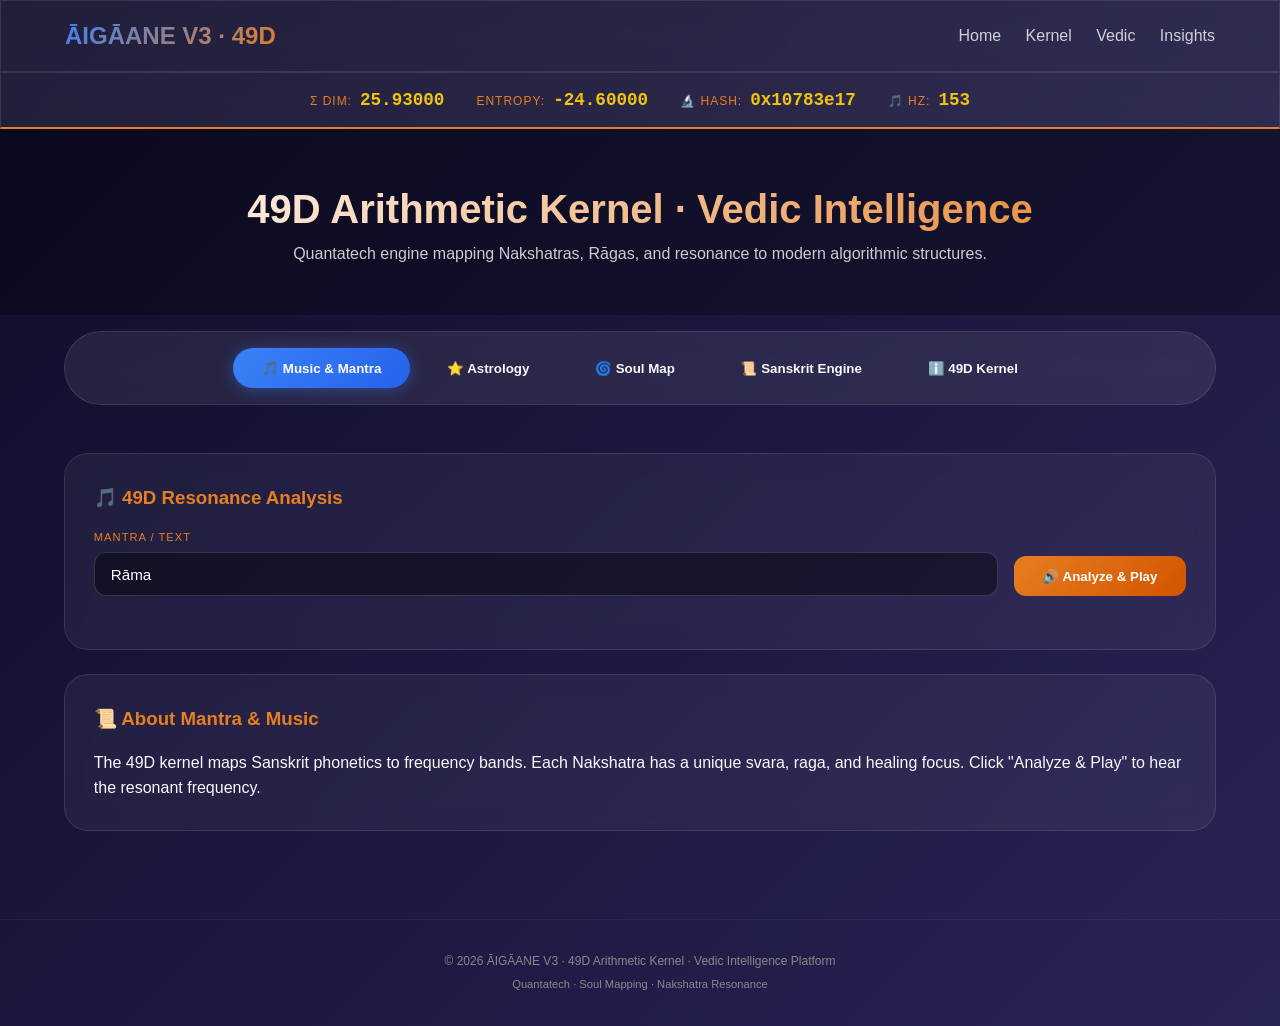
==== index.html @ f2b4e7a9 "FINAL: Complete AIGAANE V3 with all enhancements - Glassmorphism UI, Web Audio, Local Storage, Globa" ====
<!DOCTYPE html>
<html lang="en">
<head>
    <meta charset="UTF-8">
    <meta name="viewport" content="width=device-width, initial-scale=1.0, user-scalable=yes">
    <title>ĀIGĀANE V3 · 49D Vedic Intelligence Platform</title>
    <style>
        :root {
            --primary: #3b82f6;
            --primary-dark: #2563eb;
            --dark: #0f172a;
            --light: #f8fafc;
            --accent: #e67e22;
            --accent-dark: #d35400;
            --glass-bg: rgba(255,255,255,0.08);
            --glass-border: rgba(255,255,255,0.1);
        }

        * {
            margin: 0;
            padding: 0;
            box-sizing: border-box;
            font-family: 'Segoe UI', Tahoma, Geneva, Verdana, sans-serif;
        }

        body {
            background: linear-gradient(135deg, #0f0c29, #302b63, #24243e);
            color: var(--light);
            line-height: 1.6;
            min-height: 100vh;
            transition: background 0.5s ease;
        }

        /* Glass morphism containers */
        header, .kernel-stats, .card, .tabs {
            backdrop-filter: blur(12px);
            background: var(--glass-bg);
            border: 1px solid var(--glass-border);
        }

        header {
            padding: 1rem 5%;
            display: flex;
            justify-content: space-between;
            align-items: center;
            position: sticky;
            top: 0;
            z-index: 1000;
            flex-wrap: wrap;
            gap: 1rem;
        }

        .logo {
            font-size: 1.5rem;
            font-weight: bold;
            background: linear-gradient(135deg, var(--primary), var(--accent));
            -webkit-background-clip: text;
            -webkit-text-fill-color: transparent;
            text-decoration: none;
        }

        nav a {
            margin-left: 20px;
            text-decoration: none;
            color: var(--light);
            font-weight: 500;
            transition: color 0.3s;
            opacity: 0.8;
        }

        nav a:hover {
            color: var(--accent);
            opacity: 1;
        }

        /* Kernel Stats Bar */
        .kernel-stats {
            padding: 0.8rem 5%;
            display: flex;
            justify-content: center;
            gap: 2rem;
            flex-wrap: wrap;
            border-bottom: 2px solid var(--accent);
        }

        .stat {
            display: flex;
            align-items: baseline;
            gap: 0.5rem;
        }

        .stat-label {
            font-size: 0.75rem;
            text-transform: uppercase;
            letter-spacing: 1px;
            color: var(--accent);
        }

        .stat-value {
            font-family: monospace;
            font-size: 1.1rem;
            font-weight: bold;
            color: #f1c40f;
        }

        /* Hero Section */
        .hero {
            padding: 3rem 5%;
            text-align: center;
            background: rgba(0,0,0,0.3);
        }

        .hero h1 {
            font-size: 2.5rem;
            background: linear-gradient(135deg, #fff, var(--accent));
            -webkit-background-clip: text;
            -webkit-text-fill-color: transparent;
        }

        .hero p {
            color: #ccc;
            max-width: 700px;
            margin: 0 auto;
        }

        /* Tabs */
        .tabs {
            display: flex;
            justify-content: center;
            gap: 0.5rem;
            padding: 1rem 5%;
            flex-wrap: wrap;
            margin: 1rem 5%;
            border-radius: 60px;
        }

        .tab-btn {
            padding: 0.8rem 1.8rem;
            border: none;
            background: transparent;
            font-weight: 600;
            cursor: pointer;
            border-radius: 40px;
            transition: all 0.3s;
            color: var(--light);
        }

        .tab-btn:hover {
            background: rgba(59, 130, 246, 0.3);
            color: white;
        }

        .tab-btn.active {
            background: linear-gradient(135deg, var(--primary), var(--primary-dark));
            color: white;
            box-shadow: 0 2px 15px rgba(59, 130, 246, 0.4);
        }

        /* Content Panels */
        .content-panel {
            display: none;
            padding: 2rem 5%;
            animation: fadeIn 0.4s ease;
        }

        .content-panel.active {
            display: block;
        }

        @keyframes fadeIn {
            from { opacity: 0; transform: translateY(10px); }
            to { opacity: 1; transform: translateY(0); }
        }

        /* Glass Cards */
        .card {
            background: rgba(255,255,255,0.05);
            backdrop-filter: blur(10px);
            border-radius: 24px;
            padding: 1.8rem;
            margin-bottom: 1.5rem;
            border: 1px solid rgba(255,255,255,0.1);
            transition: transform 0.3s, box-shadow 0.3s;
        }

        .card:hover {
            transform: translateY(-4px);
            box-shadow: 0 20px 40px rgba(0,0,0,0.3);
        }

        .card h3 {
            color: var(--accent);
            margin-bottom: 1rem;
        }

        /* Inputs */
        .input-group {
            display: flex;
            flex-wrap: wrap;
            gap: 1rem;
            margin-bottom: 1.5rem;
            align-items: flex-end;
        }

        .input-field {
            flex: 1;
            min-width: 180px;
        }

        .input-field label {
            display: block;
            font-size: 0.7rem;
            text-transform: uppercase;
            letter-spacing: 1px;
            color: var(--accent);
            margin-bottom: 0.3rem;
        }

        input, select, textarea {
            width: 100%;
            padding: 0.8rem 1rem;
            background: rgba(0,0,0,0.4);
            border: 1px solid rgba(255,255,255,0.15);
            border-radius: 12px;
            color: white;
            font-size: 0.95rem;
            transition: all 0.2s;
        }

        input:focus, select:focus, textarea:focus {
            outline: none;
            border-color: var(--accent);
            background: rgba(0,0,0,0.6);
        }

        button {
            background: linear-gradient(135deg, var(--accent), var(--accent-dark));
            border: none;
            padding: 0.8rem 1.8rem;
            border-radius: 12px;
            color: white;
            font-weight: 600;
            cursor: pointer;
            transition: transform 0.2s, box-shadow 0.2s;
        }

        button:hover {
            transform: translateY(-2px);
            box-shadow: 0 5px 20px rgba(230, 126, 34, 0.4);
        }

        /* Results Grid */
        .result-grid {
            display: grid;
            grid-template-columns: repeat(auto-fit, minmax(250px, 1fr));
            gap: 1rem;
        }

        .result-item {
            border-bottom: 1px solid rgba(255,255,255,0.1);
            padding: 0.8rem 0;
        }

        .result-label {
            font-size: 0.7rem;
            text-transform: uppercase;
            color: var(--accent);
        }

        .result-value {
            font-size: 1rem;
            font-weight: 500;
            margin-top: 0.3rem;
        }

        /* Canvas */
        canvas {
            background: rgba(0,0,0,0.3);
            border-radius: 20px;
            max-width: 100%;
            height: auto;
            border: 1px solid rgba(255,255,255,0.1);
        }

        /* Table */
        .phonetic-table {
            width: 100%;
            border-collapse: collapse;
            font-size: 0.8rem;
        }

        .phonetic-table td, .phonetic-table th {
            padding: 0.6rem;
            border: 1px solid rgba(255,255,255,0.1);
            text-align: left;
        }

        .phonetic-table th {
            background: rgba(0,0,0,0.3);
            color: var(--accent);
        }

        /* Toolbar */
        .toolbar {
            display: flex;
            gap: 0.5rem;
            margin-bottom: 1rem;
            flex-wrap: wrap;
        }

        .tool-btn {
            background: rgba(255,255,255,0.1);
            color: white;
            padding: 0.5rem 1rem;
            border-radius: 30px;
            font-size: 0.8rem;
        }

        .tool-btn.active {
            background: var(--primary);
        }

        /* History Panel */
        .history-panel {
            max-height: 200px;
            overflow-y: auto;
            margin-top: 1rem;
            padding: 0.5rem;
            border-top: 1px solid rgba(255,255,255,0.1);
        }

        .history-item {
            padding: 0.5rem;
            border-bottom: 1px solid rgba(255,255,255,0.05);
            font-size: 0.8rem;
            cursor: pointer;
        }

        .history-item:hover {
            background: rgba(255,255,255,0.05);
        }

        /* Footer */
        footer {
            text-align: center;
            padding: 2rem;
            margin-top: 2rem;
            border-top: 1px solid rgba(255,255,255,0.05);
            font-size: 0.75rem;
            color: #888;
        }

        @media (max-width: 768px) {
            .hero h1 { font-size: 1.5rem; }
            .tab-btn { padding: 0.5rem 1rem; font-size: 0.7rem; }
            .content-panel { padding: 1rem; }
            .card { padding: 1rem; }
        }
    </style>
</head>
<body>

<header>
    <a href="#" class="logo">ĀIGĀANE V3 · 49D</a>
    <nav>
        <a href="#hero">Home</a>
        <a href="#features">Kernel</a>
        <a href="#about">Vedic</a>
        <a href="#contact">Insights</a>
    </nav>
</header>

<!-- 49D Kernel Stats Bar -->
<div class="kernel-stats" id="kernelStats">
    <div class="stat"><span class="stat-label">Σ Dim:</span><span class="stat-value" id="sigmaDim">25.48000</span></div>
    <div class="stat"><span class="stat-label">Entropy:</span><span class="stat-value" id="entropy">-7.00765</span></div>
    <div class="stat"><span class="stat-label">🔬 Hash:</span><span class="stat-value" id="hashVal">0x4a0cd26d</span></div>
    <div class="stat"><span class="stat-label">🎵 Hz:</span><span class="stat-value" id="globalFreq">136.1</span></div>
</div>

<!-- Hero Section -->
<section class="hero" id="hero">
    <h1>49D Arithmetic Kernel · Vedic Intelligence</h1>
    <p>Quantatech engine mapping Nakshatras, Rāgas, and resonance to modern algorithmic structures.</p>
</section>

<!-- Tabs -->
<div class="tabs">
    <button class="tab-btn active" data-tab="tab-music">🎵 Music & Mantra</button>
    <button class="tab-btn" data-tab="tab-astrology">⭐ Astrology</button>
    <button class="tab-btn" data-tab="tab-soulmap">🌀 Soul Map</button>
    <button class="tab-btn" data-tab="tab-sanskrit">📜 Sanskrit Engine</button>
    <button class="tab-btn" data-tab="tab-info">ℹ️ 49D Kernel</button>
</div>

<!-- Tab 1: Music & Mantra -->
<div id="tab-music" class="content-panel active">
    <div class="card">
        <h3>🎵 49D Resonance Analysis</h3>
        <div class="input-group">
            <div class="input-field"><label>Mantra / Text</label><input type="text" id="mantraInput" placeholder="e.g., Om Namah Shivaya" value="Rāma"></div>
            <button id="analyzeMantraBtn">🔊 Analyze & Play</button>
        </div>
        <div id="musicResult" style="display:none;">
            <div id="musicAnalysis" class="result-grid"></div>
        </div>
    </div>
    <div class="card">
        <h3>📜 About Mantra &amp; Music</h3>
        <p>The 49D kernel maps Sanskrit phonetics to frequency bands. Each Nakshatra has a unique svara, raga, and healing focus. Click "Analyze & Play" to hear the resonant frequency.</p>
    </div>
</div>

<!-- Tab 2: Astrology -->
<div id="tab-astrology" class="content-panel">
    <div class="card">
        <h3>⭐ Vedic Astrology · 27 Nakshatras</h3>
        <div class="input-group">
            <div class="input-field"><label>Your Name</label><input type="text" id="userName" value="Seeker"></div>
            <div class="input-field"><label>Birth Year</label><input type="number" id="birthYear" value="1990"></div>
            <div class="input-field"><label>Birth Month</label><input type="number" id="birthMonth" value="6"></div>
            <div class="input-field"><label>Birth Day</label><input type="number" id="birthDay" value="15"></div>
            <div class="input-field"><label>📍 Location</label><input type="text" id="birthLocation" value="Varanasi"></div>
            <button id="generateAstrologyBtn">Generate Nakshatra Report</button>
        </div>
        <div id="astroFullReport" style="display:none;">
            <h3 style="color: var(--accent);">🌟 Nakṣatra Report for <span id="displayName">Seeker</span></h3>
            <div id="astrologyGrid" class="result-grid"></div>
        </div>
    </div>
</div>

<!-- Tab 3: Soul Map -->
<div id="tab-soulmap" class="content-panel">
    <div class="card">
        <h3>🌀 Soul Map · Yantra from Hash</h3>
        <div class="input-group">
            <div class="input-field"><label>Name / Text</label><input type="text" id="soulMapText" value="Rāma"></div>
            <button id="generateSoulMapBtn">🌀 Generate Yantra</button>
            <button id="saveToHistoryBtn" style="background:#2c3e50;">💾 Save to History</button>
        </div>
        <div id="soulMapResult" style="display:none;">
            <div id="soulMapGrid" class="result-grid"></div>
        </div>
        <div id="yantraContainer" style="display:none; text-align:center; margin-top:1rem;">
            <canvas id="yantraCanvas" width="450" height="450" style="width:100%; max-width:450px; height:auto;"></canvas>
            <button id="exportYantraBtn" style="margin-top:0.5rem;">📸 Export as PNG</button>
        </div>
        <div id="historyPanel" class="history-panel">
            <h4>📜 Soul Map History</h4>
            <div id="historyList"></div>
        </div>
    </div>
</div>

<!-- Tab 4: Sanskrit Engine -->
<div id="tab-sanskrit" class="content-panel">
    <div class="card">
        <h3>📜 Sanskrit Engine · IAST ↔ Devanagari</h3>
        <div class="toolbar">
            <button class="tool-btn active" data-tool="transliteration">🔤 Transliteration</button>
            <button class="tool-btn" data-tool="sandhi">⚡ Sandhi Splitter</button>
            <button class="tool-btn" data-tool="lexicon">📖 Lexicon</button>
        </div>
        
        <div id="transliterationPanel" class="sanskrit-panel">
            <div class="input-group">
                <div class="input-field"><label>IAST or Devanagari</label><input type="text" id="translitInput" placeholder="e.g., samskrita or संस्कृत"></div>
                <button id="transliterateBtn">🔄 Convert</button>
            </div>
            <div class="result-item"><div class="result-label">Result</div><div id="translitResult" style="font-size:1.2rem; font-family:monospace;"></div></div>
        </div>
        
        <div id="sandhiPanel" class="sanskrit-panel" style="display:none;">
            <div class="input-group">
                <div class="input-field"><label>Sandhi word (e.g., रामायण)</label><input type="text" id="sandhiInput" placeholder="Enter compound word"></div>
                <button id="splitSandhiBtn">⚡ Split Sandhi</button>
            </div>
            <div class="result-item"><div class="result-label">Split Result</div><div id="sandhiResult"></div></div>
        </div>
        
        <div id="lexiconPanel" class="sanskrit-panel" style="display:none;">
            <div class="input-group">
                <div class="input-field"><label>Search term</label><input type="text" id="lexiconSearch" placeholder="e.g., graha, rāma, dharma"></div>
                <button id="searchLexiconBtn">🔍 Search</button>
            </div>
            <div id="lexiconResult" style="max-height:300px; overflow-y:auto;"></div>
        </div>
    </div>
    
    <div class="card">
        <h3>🔊 Phonetic Reference (IAST)</h3>
        <table class="phonetic-table">
            <thead><tr><th>Devanagari</th><th>IAST</th><th>Pronunciation</th></tr></thead>
            <tbody>
                <tr><td>अ</td><td>a</td><td>as in rural</td></tr>
                <tr><td>आ</td><td>ā</td><td>as in father</td></tr>
                <tr><td>इ</td><td>i</td><td>as in lily</td></tr>
                <tr><td>ई</td><td>ī</td><td>as in police</td></tr>
                <tr><td>उ</td><td>u</td><td>as in full</td></tr>
                <tr><td>ऊ</td><td>ū</td><td>as in rude</td></tr>
                <tr><td>ऋ</td><td>ṛ</td><td>as in merrily</td></tr>
                <tr><td>ए</td><td>e</td><td>as in there</td></tr>
                <tr><td>ऐ</td><td>ai</td><td>as in aisle</td></tr>
                <tr><td>ओ</td><td>o</td><td>as in go</td></tr>
                <tr><td>औ</td><td>au</td><td>as in mouse</td></tr>
                <tr><td>क</td><td>k</td><td>as in kill</td></tr>
                <tr><td>ख</td><td>kh</td><td>as in inkhorn</td></tr>
                <tr><td>ग</td><td>g</td><td>as in gun</td></tr>
                <tr><td>घ</td><td>gh</td><td>as in log-hut</td></tr>
                <tr><td>ङ</td><td>ṅ</td><td>as in sink</td></tr>
                <tr><td>च</td><td>c</td><td>as in church</td></tr>
                <tr><td>छ</td><td>ch</td><td>as in church-hill</td></tr>
                <tr><td>ज</td><td>j</td><td>as in jet</td></tr>
                <tr><td>झ</td><td>jh</td><td>as in hedgehog</td></tr>
                <tr><td>ञ</td><td>ñ</td><td>as in canyon</td></tr>
                <tr><td>ट</td><td>ṭ</td><td>retroflex t</td></tr>
                <tr><td>ठ</td><td>ṭh</td><td>aspirated retroflex t</td></tr>
                <tr><td>ड</td><td>ḍ</td><td>retroflex d</td></tr>
                <tr><td>ढ</td><td>ḍh</td><td>aspirated retroflex d</td></tr>
                <tr><td>ण</td><td>ṇ</td><td>retroflex n</td></tr>
                <tr><td>त</td><td>t</td><td>dental t</td></tr>
                <tr><td>थ</td><td>th</td><td>aspirated dental t</td></tr>
                <tr><td>द</td><td>d</td><td>dental d</td></tr>
                <tr><td>ध</td><td>dh</td><td>aspirated dental d</td></tr>
                <tr><td>न</td><td>n</td><td>dental n</td></tr>
                <tr><td>प</td><td>p</td><td>as in put</td></tr>
                <tr><td>फ</td><td>ph</td><td>as in uphill</td></tr>
                <tr><td>ब</td><td>b</td><td>as in bear</td></tr>
                <tr><td>भ</td><td>bh</td><td>as in abhor</td></tr>
                <tr><td>म</td><td>m</td><td>as in map</td></tr>
                <tr><td>य</td><td>y</td><td>as in yet</td></tr>
                <tr><td>र</td><td>r</td><td>as in red</td></tr>
                <tr><td>ल</td><td>l</td><td>as in hull</td></tr>
                <tr><td>व</td><td>v</td><td>as in ivy</td></tr>
                <tr><td>श</td><td>ś</td><td>as in sure</td></tr>
                <tr><td>ष</td><td>ṣ</td><td>retroflex sh</td></tr>
                <tr><td>स</td><td>s</td><td>as in sun</td></tr>
                <tr><td>ह</td><td>h</td><td>as in hear</td></tr>
                <tr><td>ं</td><td>ṃ</td><td>anusvāra</td></tr>
                <tr><td>ः</td><td>ḥ</td><td>visarga</td></tr>
            </tbody>
        </table>
    </div>
</div>

<!-- Tab 5: 49D Kernel Info -->
<div id="tab-info" class="content-panel">
    <div class="card">
        <h3>🧠 49D Kernel Architecture</h3>
        <div class="result-grid">
            <div class="result-item"><div class="result-label">Dimensions 1-7</div><div class="result-value">Spatial-temporal base coordinates</div></div>
            <div class="result-item"><div class="result-label">Dimensions 8-21</div><div class="result-value">Frequency / Śruti resonance band</div></div>
            <div class="result-item"><div class="result-label">Dimensions 22-49</div><div class="result-value">Anumana predictive layer</div></div>
        </div>
    </div>
    <div class="card">
        <h3>📜 About the Engine</h3>
        <p>Aigaane V3 is a 49-dimensional Vedic arithmetic kernel that unifies Jyotish (astrology), Sanskrit phonetics, mantra resonance, and soul mapping. Each input generates a deterministic hash that maps to one of 27 Nakshatras, 9 Navatara phases, and specific raga/frequency recommendations.</p>
        <p style="margin-top:0.5rem;"><strong>Entropy Range:</strong> -15 to 0 (lower = more concentrated seed mantras)</p>
        <p><strong>Frequency Mapping:</strong> 108 Hz (base) + hash modulation → unique resonant tone</p>
    </div>
</div>

<footer>
    <p>&copy; 2026 ĀIGĀANE V3 · 49D Arithmetic Kernel · Vedic Intelligence Platform</p>
    <p style="font-size: 0.7rem; margin-top: 5px;">Quantatech · Soul Mapping · Nakshatra Resonance</p>
</footer>

<script>
    // ==================== 27 NAKSHATRA DATABASE ====================
    const NAKSHATRA_DATA = [
        { name:"Ashwini", svara:"Ni (komal)", raga:"Bhairav", graha:"Ketu", healing:"Ārogya (swift healing)", gemstone:"Cat's Eye", bija:"A", seed:"Aśva" },
        { name:"Bharani", svara:"Ma (tivra)", raga:"Todi", graha:"Venus", healing:"Parivartana (transformation)", gemstone:"Diamond", bija:"Ī", seed:"Īśā" },
        { name:"Krittika", svara:"Ga (śuddha)", raga:"Rageshri", graha:"Sun", healing:"Śodhana (purification)", gemstone:"Ruby", bija:"U", seed:"Ulkā" },
        { name:"Rohini", svara:"Re (komal)", raga:"Khamaj", graha:"Moon", healing:"Poṣaṇa (nurturing)", gemstone:"Pearl", bija:"AI", seed:"Ena" },
        { name:"Mrigashira", svara:"Sa (śuddha)", raga:"Bageshree", graha:"Mars", healing:"Saṃvedana (intuition)", gemstone:"Red Coral", bija:"Ē", seed:"Mriga" },
        { name:"Ardra", svara:"Dha (komal)", raga:"Malkauns", graha:"Rahu", healing:"Saṃkṣobha (transformation)", gemstone:"Hessonite", bija:"O", seed:"Rudra" },
        { name:"Punarvasu", svara:"Pa (śuddha)", raga:"Yaman", graha:"Jupiter", healing:"Navīkaraṇa (renewal)", gemstone:"Yellow Sapphire", bija:"AU", seed:"Aditi" },
        { name:"Pushya", svara:"Ni (komal)", raga:"Darbari", graha:"Saturn", healing:"Pauṣṭi (nourishment)", gemstone:"Blue Sapphire", bija:"AM", seed:"Brhaspati" },
        { name:"Ashlesha", svara:"Ga (śuddha)", raga:"Bhimpalasi", graha:"Mercury", healing:"Kuṇḍalinī (healing)", gemstone:"Emerald", bija:"AH", seed:"Nāga" },
        { name:"Magha", svara:"Re (komal)", raga:"Bhairav", graha:"Ketu", healing:"Paitṛka (ancestral)", gemstone:"Cat's Eye", bija:"KA", seed:"Pitṛ" },
        { name:"Purva Phalguni", svara:"Ma (tivra)", raga:"Khamaj", graha:"Venus", healing:"Vaivāhika (marriage)", gemstone:"Diamond", bija:"KHA", seed:"Bhaga" },
        { name:"Uttara Phalguni", svara:"Sa (śuddha)", raga:"Bhoop", graha:"Sun", healing:"Nāyakatva (leadership)", gemstone:"Ruby", bija:"GA", seed:"Aryaman" },
        { name:"Hasta", svara:"Dha (komal)", raga:"Yaman", graha:"Moon", healing:"Kauśala (creativity)", gemstone:"Pearl", bija:"GHA", seed:"Savitṛ" },
        { name:"Chitra", svara:"Ni (komal)", raga:"Brindavani Sarang", graha:"Mars", healing:"Śilpa (art)", gemstone:"Red Coral", bija:"CA", seed:"Viśva" },
        { name:"Swati", svara:"Pa (śuddha)", raga:"Hamsadhwani", graha:"Rahu", healing:"Svātantrya (freedom)", gemstone:"Hessonite", bija:"CHA", seed:"Vāyu" },
        { name:"Vishakha", svara:"Ga (śuddha)", raga:"Shankara", graha:"Jupiter", healing:"Śakti (power)", gemstone:"Yellow Sapphire", bija:"JA", seed:"Indra" },
        { name:"Anuradha", svara:"Re (komal)", raga:"Malkauns", graha:"Saturn", healing:"Maitrī (friendship)", gemstone:"Blue Sapphire", bija:"JHA", seed:"Mitra" },
        { name:"Jyeshtha", svara:"Ma (tivra)", raga:"Darbari", graha:"Mercury", healing:"Śaurya (courage)", gemstone:"Emerald", bija:"ÑA", seed:"Indra" },
        { name:"Mula", svara:"Sa (śuddha)", raga:"Malkauns", graha:"Ketu", healing:"Mūla śodhana (root)", gemstone:"Cat's Eye", bija:"ṬA", seed:"Nirṛti" },
        { name:"Purva Ashadha", svara:"Dha (komal)", raga:"Khamaj", graha:"Venus", healing:"Śuddhi (purification)", gemstone:"Diamond", bija:"ṬHA", seed:"Apa" },
        { name:"Uttara Ashadha", svara:"Ni (komal)", raga:"Bhoop", graha:"Sun", healing:"Vijaya (victory)", gemstone:"Ruby", bija:"ḌA", seed:"Viśve" },
        { name:"Shravana", svara:"Pa (śuddha)", raga:"Yaman", graha:"Moon", healing:"Śravaṇa (learning)", gemstone:"Pearl", bija:"ḌHA", seed:"Viṣṇu" },
        { name:"Dhanishtha", svara:"Ga (śuddha)", raga:"Brindavani Sarang", graha:"Mars", healing:"Dhana (wealth)", gemstone:"Red Coral", bija:"ṆA", seed:"Vasu" },
        { name:"Shatabhisha", svara:"Re (komal)", raga:"Bhairav", graha:"Rahu", healing:"Rahasya (mystery)", gemstone:"Hessonite", bija:"TA", seed:"Varuṇa" },
        { name:"Purva Bhadrapada", svara:"Ma (tivra)", raga:"Desh", graha:"Jupiter", healing:"Ādhyātmika jāgaraṇa (awakening)", gemstone:"Yellow Sapphire", bija:"THA", seed:"Aja" },
        { name:"Uttara Bhadrapada", svara:"Sa (śuddha)", raga:"Darbari", graha:"Saturn", healing:"Sthiratva (stability)", gemstone:"Blue Sapphire", bija:"DA", seed:"Ahir" },
        { name:"Revati", svara:"Dha (komal)", raga:"Bhimpalasi", graha:"Mercury", healing:"Rakṣaṇa (guidance)", gemstone:"Emerald", bija:"DHA", seed:"Pūṣan" }
    ];

    const NAVATARA = ["Janma (जन्म)","Sampat (सम्पत्)","Vipat (विपत्)","Kṣema (क्षेम)","Pratyari (प्रत्यरि)","Sādhana (साधन)","Naidhana (नैधन)","Mitra (मित्र)","Ati‑mitra (अतिमित्र)"];

    // ==================== HELPERS ====================
    function computeHash(str) { let h=0; for(let i=0;i<str.length;i++) h = ((h<<5)-h)+str.charCodeAt(i); return Math.abs(h); }
    
    function get49DStats(text){
        let h=computeHash(text);
        let ent=-(text.length*0.7+new Set(text).size);
        let sigma=25.48+(h%100)/100;
        let freq = 108 + (h % 50);
        return {sigma_dim:sigma.toFixed(5), entropy:ent.toFixed(5), hash:'0x'+h.toString(16).substring(0,8), frequency: freq};
    }
    
    function updateStats(txt){
        let s=get49DStats(txt);
        document.getElementById('sigmaDim').innerText=s.sigma_dim;
        document.getElementById('entropy').innerText=s.entropy;
        document.getElementById('hashVal').innerText=s.hash;
        document.getElementById('globalFreq').innerText=s.frequency;
        
        // Dynamic background shift based on entropy
        let entropyVal = parseFloat(s.entropy);
        let shiftSpeed = Math.abs(entropyVal) / 20;
        document.body.style.background = `linear-gradient(135deg, #0f0c29, #302b63, #24243e)`;
        document.body.style.backgroundSize = `${200 + shiftSpeed * 50}% ${200 + shiftSpeed * 50}%`;
    }

    // ==================== WEB AUDIO ====================
    let audioCtx = null;
    function playFrequency(freq, duration=2){
        if(audioCtx === null) audioCtx = new (window.AudioContext || window.webkitAudioContext)();
        let oscillator = audioCtx.createOscillator();
        let gainNode = audioCtx.createGain();
        oscillator.connect(gainNode);
        gainNode.connect(audioCtx.destination);
        oscillator.frequency.value = freq;
        oscillator.type = 'sine';
        gainNode.gain.value = 0.3;
        oscillator.start();
        gainNode.gain.exponentialRampToValueAtTime(0.00001, audioCtx.currentTime + duration);
        oscillator.stop(audioCtx.currentTime + duration);
    }

    // ==================== ASTROLOGY ====================
    function renderAstrology(){
        let name=document.getElementById('userName').value||"Seeker";
        let loc=document.getElementById('birthLocation').value||"Varanasi";
        let y=parseInt(document.getElementById('birthYear').value)||1990;
        let seed=name+y+loc;
        let hash=computeHash(seed);
        let idx=hash%27;
        let n=NAKSHATRA_DATA[idx];
        let navIdx=idx%9;
        document.getElementById('displayName').innerText=name;
        document.getElementById('astrologyGrid').innerHTML=`
            <div class="result-item"><div class="result-label">Nakṣatra</div><div class="result-value">${n.name}</div></div>
            <div class="result-item"><div class="result-label">Pada</div><div class="result-value">${(hash%4)+1}</div></div>
            <div class="result-item"><div class="result-label">Navatara</div><div class="result-value">${NAVATARA[navIdx]}</div></div>
            <div class="result-item"><div class="result-label">Ruling Graha</div><div class="result-value">${n.graha}</div></div>
            <div class="result-item"><div class="result-label">Sugata Rāga</div><div class="result-value">${n.raga}</div></div>
            <div class="result-item"><div class="result-label">Bīja Mantra</div><div class="result-value">Oṁ ${n.bija.toLowerCase()} ${n.seed.toLowerCase()} namaḥ</div></div>
            <div class="result-item"><div class="result-label">Healing Focus</div><div class="result-value">${n.healing}</div></div>
            <div class="result-item"><div class="result-label">Ratna (Gemstone)</div><div class="result-value">${n.gemstone}</div></div>
            <div class="result-item"><div class="result-label">49D Hash</div><div class="result-value">0x${hash.toString(16)}</div></div>
        `;
        updateStats(seed);
    }
    document.getElementById('generateAstrologyBtn').addEventListener('click',()=>{ renderAstrology(); document.getElementById('astroFullReport').style.display='block'; });

    // ==================== MUSIC ====================
    document.getElementById('analyzeMantraBtn').addEventListener('click',()=>{
        let txt=document.getElementById('mantraInput').value.trim()||"Rāma";
        let hash=computeHash(txt);
        let idx=hash%27;
        let n=NAKSHATRA_DATA[idx];
        let freq=108+(hash%50);
        document.getElementById('musicResult').style.display='block';
        document.getElementById('musicAnalysis').innerHTML=`
            <div class="result-item"><div class="result-label">Text</div><div class="result-value">${txt}</div></div>
            <div class="result-item"><div class="result-label">49D Hash</div><div class="result-value">0x${hash.toString(16)}</div></div>
            <div class="result-item"><div class="result-label">Nakṣatra</div><div class="result-value">${n.name}</div></div>
            <div class="result-item"><div class="result-label">Sugata Rāga</div><div class="result-value">${n.raga}</div></div>
            <div class="result-item"><div class="result-label">Resonant Frequency</div><div class="result-value">${freq} Hz</div></div>
            <div class="result-item"><div class="result-label">Healing Focus</div><div class="result-value">${n.healing}</div></div>
        `;
        updateStats(txt);
        playFrequency(freq, 3);
    });

    // ==================== SOUL MAP ====================
    function drawYantra(hash){
        let c=document.getElementById('yantraCanvas'), ctx=c.getContext('2d');
        let size=450, cx=size/2;
        c.width=size; c.height=size;
        ctx.fillStyle='rgba(0,0,0,0.3)'; ctx.fillRect(0,0,size,size);
        ctx.strokeStyle='#3b82f6'; ctx.lineWidth=3; ctx.beginPath(); ctx.arc(cx,cx,180,0,Math.PI*2); ctx.stroke();
        let seed=hash%360;
        ctx.strokeStyle='#e67e22'; ctx.lineWidth=2;
        for(let i=0;i<6;i++){ let ang=(i*60+seed)*Math.PI/180; let x=cx+140*Math.cos(ang), y=cx+140*Math.sin(ang); ctx.beginPath(); ctx.moveTo(cx,cx); ctx.lineTo(x,y); ctx.stroke(); }
        ctx.fillStyle='#f1c40f'; ctx.beginPath(); ctx.arc(cx,cx,12,0,Math.PI*2); ctx.fill();
    }
    
    // Local Storage History
    let soulHistory = JSON.parse(localStorage.getItem('aigaane_soul_history') || '[]');
    function renderHistory(){
        let container = document.getElementById('historyList');
        if(!container) return;
        container.innerHTML = soulHistory.slice(-10).reverse().map(item => 
            `<div class="history-item" onclick="loadHistoryItem('${item.text}')">
                <strong>${item.text}</strong> - ${item.nakshatra}<br>
                <small style="color:#888;">${new Date(item.timestamp).toLocaleString()}</small>
            </div>`
        ).join('');
    }
    function saveToHistory(text, nakshatra){
        soulHistory.unshift({text, nakshatra, timestamp: Date.now()});
        if(soulHistory.length > 20) soulHistory.pop();
        localStorage.setItem('aigaane_soul_history', JSON.stringify(soulHistory));
        renderHistory();
    }
    window.loadHistoryItem = function(text){
        document.getElementById('soulMapText').value = text;
        generateSoulMap();
    };
    
    function generateSoulMap(){
        let txt=document.getElementById('soulMapText').value.trim()||"Rāma";
        let hash=computeHash(txt);
        let idx=hash%27;
        let n=NAKSHATRA_DATA[idx];
        document.getElementById('soulMapResult').style.display='block';
        document.getElementById('soulMapGrid').innerHTML=`
            <div class="result-item"><div class="result-label">Text</div><div class="result-value">${txt}</div></div>
            <div class="result-item"><div class="result-label">Ātma Kāraka</div><div class="result-value">${n.graha}</div></div>
            <div class="result-item"><div class="result-label">Nakṣatra</div><div class="result-value">${n.name}</div></div>
            <div class="result-item"><div class="result-label">Life Purpose</div><div class="result-value">${n.healing}</div></div>
        `;
        drawYantra(hash);
        document.getElementById('yantraContainer').style.display='block';
        updateStats(txt);
        saveToHistory(txt, n.name);
    }
    
    document.getElementById('generateSoulMapBtn').addEventListener('click', generateSoulMap);
    document.getElementById('saveToHistoryBtn').addEventListener('click', ()=>{
        let txt=document.getElementById('soulMapText').value.trim()||"Rāma";
        let hash=computeHash(txt);
        let idx=hash%27;
        let n=NAKSHATRA_DATA[idx];
        saveToHistory(txt, n.name);
        alert('💾 Saved to Soul Map History');
    });
    document.getElementById('exportYantraBtn').addEventListener('click',()=>{ 
        let canvas=document.getElementById('yantraCanvas');
        let link=document.createElement('a');
        link.download='aigaane_yantra.png';
        link.href=canvas.toDataURL();
        link.click();
    });
    renderHistory();

    // ==================== SANSKRIT ENGINE ====================
    const iastToDeva = {
        'a':'अ','ā':'आ','i':'इ','ī':'ई','u':'उ','ū':'ऊ','ṛ':'ऋ','ṝ':'ॠ','e':'ए','ai':'ऐ','o':'ओ','au':'औ','ṃ':'ं','ḥ':'ः',
        'k':'क','kh':'ख','g':'ग','gh':'घ','ṅ':'ङ','c':'च','ch':'छ','j':'ज','jh':'झ','ñ':'ञ',
        'ṭ':'ट','ṭh':'ठ','ḍ':'ड','ḍh':'ढ','ṇ':'ण','t':'त','th':'थ','d':'द','dh':'ध','n':'न',
        'p':'प','ph':'फ','b':'ब','bh':'भ','m':'म','y':'य','r':'र','l':'ल','v':'व','ś':'श','ṣ':'ष','s':'स','h':'ह'
    };
    const devaToIast = Object.fromEntries(Object.entries(iastToDeva).map(([k,v])=>[v,k]));
    
    function iastToDevanagari(text){
        let result='', i=0;
        while(i<text.length){
            let found=false;
            for(let len of[2,1]){
                if(i+len<=text.length && iastToDeva[text.substr(i,len)]){
                    result+=iastToDeva[text.substr(i,len)]; i+=len; found=true; break;
                }
            }
            if(!found) { result+=text[i]; i++; }
        }
        return result;
    }
    function devanagariToIast(text){
        let result='';
        for(let ch of text) result+=devaToIast[ch]||ch;
        return result;
    }
    
    document.getElementById('transliterateBtn').addEventListener('click',()=>{
        let inp=document.getElementById('translitInput').value.trim();
        if(!inp) return;
        let isDeva=/[\u0900-\u097F]/.test(inp);
        document.getElementById('translitResult').innerHTML = isDeva ? devanagariToIast(inp) : iastToDevanagari(inp);
    });
    
    document.getElementById('splitSandhiBtn').addEventListener('click',()=>{
        let inp=document.getElementById('sandhiInput').value.trim();
        if(!inp) return;
        document.getElementById('sandhiResult').innerHTML = `
            <div><strong>${inp}</strong> → possible splits:</div>
            <div>• ${inp.slice(0,-2)} + ${inp.slice(-2)}</div>
            <div>• ${inp.slice(0,-3)} + ${inp.slice(-3)}</div>
        `;
    });
    
    const lexicon = {
        'graha':'Planet','rāma':'Pleasant','kṛṣṇa':'Dark','deva':'God','agni':'Fire','sūrya':'Sun','candra':'Moon',
        'dharma':'Duty','karma':'Action','yoga':'Union','mantra':'Sacred formula','veda':'Knowledge','guru':'Teacher',
        'mokṣa':'Liberation','oṃ':'Primordial','nakṣatra':'Lunar mansion','tattva':'Element','chand':'Meter','rasa':'Emotion','svara':'Note','raga':'Melody'
    };
    function displayLexicon(term){
        let html='';
        for(let [w,m] of Object.entries(lexicon)) if(w.includes(term)) html+=`<div class="result-item"><strong>${w}</strong> — ${m}</div>`;
        if(!html) html='<div class="result-item">No terms found. Try "graha", "rāma", "karma"...</div>';
        document.getElementById('lexiconResult').innerHTML=html;
    }
    document.getElementById('searchLexiconBtn').addEventListener('click',()=>displayLexicon(document.getElementById('lexiconSearch').value.trim().toLowerCase()));
    displayLexicon('');
    
    // Tool switching
    document.querySelectorAll('.tool-btn').forEach(btn=>{
        btn.addEventListener('click',()=>{
            document.querySelectorAll('.tool-btn').forEach(b=>b.classList.remove('active'));
            btn.classList.add('active');
            let tool=btn.getAttribute('data-tool');
            document.querySelectorAll('.sanskrit-panel').forEach(p=>p.style.display='none');
            document.getElementById(`${tool}Panel`).style.display='block';
        });
    });
    document.getElementById('transliterationPanel').style.display='block';

    // ==================== GLOBAL STATE OBSERVER ====================
    document.querySelectorAll('input').forEach(input => {
        input.addEventListener('input', (e) => {
            let globalSeed = Array.from(document.querySelectorAll('input')).map(i => i.value).join('');
            updateStats(globalSeed || "AIGAANE");
        });
    });

    // ==================== TAB SWITCHING ====================
    document.querySelectorAll('.tab-btn').forEach(btn => {
        btn.addEventListener('click', () => {
            document.querySelectorAll('.tab-btn').forEach(b => b.classList.remove('active'));
            btn.classList.add('active');
            document.querySelectorAll('.content-panel').forEach(panel => panel.classList.remove('active'));
            document.getElementById(btn.getAttribute('data-tab')).classList.add('active');
        });
    });

    // ==================== INIT ====================
    updateStats("AIGAANE");
    renderAstrology();
    document.getElementById('astroFullReport').style.display='block';
</script>
</body>
</html>
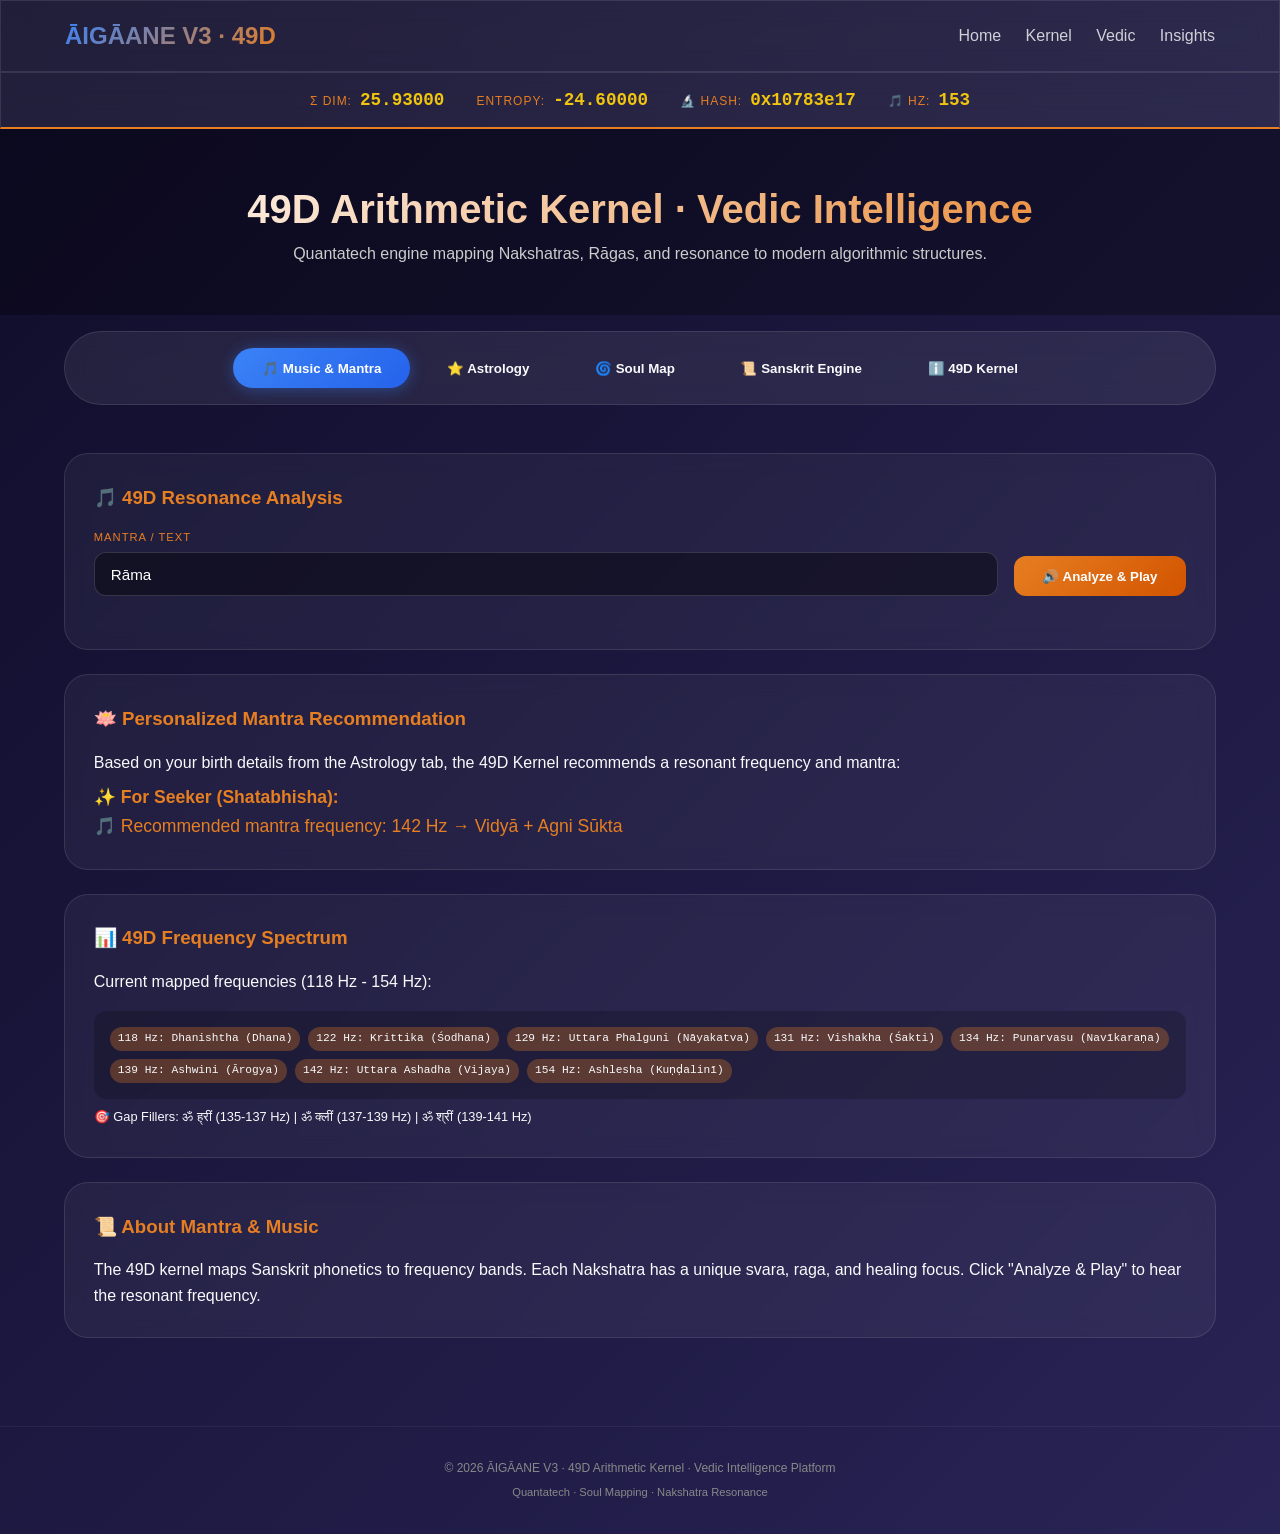
==== commit 8f74f5e3: "UPDATE: Complete AIGAANE V3 with Personalized Mantra Recommendation, Frequency Spectrum" ====
--- a/index.html
+++ b/index.html
@@ -31,7 +31,6 @@
             transition: background 0.5s ease;
         }
 
-        /* Glass morphism containers */
         header, .kernel-stats, .card, .tabs {
             backdrop-filter: blur(12px);
             background: var(--glass-bg);
@@ -55,7 +54,9 @@
             font-weight: bold;
             background: linear-gradient(135deg, var(--primary), var(--accent));
             -webkit-background-clip: text;
+            background-clip: text;
             -webkit-text-fill-color: transparent;
+            color: transparent;
             text-decoration: none;
         }
 
@@ -73,7 +74,6 @@
             opacity: 1;
         }
 
-        /* Kernel Stats Bar */
         .kernel-stats {
             padding: 0.8rem 5%;
             display: flex;
@@ -103,7 +103,6 @@
             color: #f1c40f;
         }
 
-        /* Hero Section */
         .hero {
             padding: 3rem 5%;
             text-align: center;
@@ -114,7 +113,9 @@
             font-size: 2.5rem;
             background: linear-gradient(135deg, #fff, var(--accent));
             -webkit-background-clip: text;
+            background-clip: text;
             -webkit-text-fill-color: transparent;
+            color: transparent;
         }
 
         .hero p {
@@ -123,7 +124,6 @@
             margin: 0 auto;
         }
 
-        /* Tabs */
         .tabs {
             display: flex;
             justify-content: center;
@@ -156,7 +156,6 @@
             box-shadow: 0 2px 15px rgba(59, 130, 246, 0.4);
         }
 
-        /* Content Panels */
         .content-panel {
             display: none;
             padding: 2rem 5%;
@@ -172,7 +171,6 @@
             to { opacity: 1; transform: translateY(0); }
         }
 
-        /* Glass Cards */
         .card {
             background: rgba(255,255,255,0.05);
             backdrop-filter: blur(10px);
@@ -193,7 +191,6 @@
             margin-bottom: 1rem;
         }
 
-        /* Inputs */
         .input-group {
             display: flex;
             flex-wrap: wrap;
@@ -249,7 +246,6 @@
             box-shadow: 0 5px 20px rgba(230, 126, 34, 0.4);
         }
 
-        /* Results Grid */
         .result-grid {
             display: grid;
             grid-template-columns: repeat(auto-fit, minmax(250px, 1fr));
@@ -273,7 +269,6 @@
             margin-top: 0.3rem;
         }
 
-        /* Canvas */
         canvas {
             background: rgba(0,0,0,0.3);
             border-radius: 20px;
@@ -282,7 +277,6 @@
             border: 1px solid rgba(255,255,255,0.1);
         }
 
-        /* Table */
         .phonetic-table {
             width: 100%;
             border-collapse: collapse;
@@ -300,7 +294,6 @@
             color: var(--accent);
         }
 
-        /* Toolbar */
         .toolbar {
             display: flex;
             gap: 0.5rem;
@@ -320,7 +313,6 @@
             background: var(--primary);
         }
 
-        /* History Panel */
         .history-panel {
             max-height: 200px;
             overflow-y: auto;
@@ -340,7 +332,24 @@
             background: rgba(255,255,255,0.05);
         }
 
-        /* Footer */
+        .frequency-spectrum {
+            display: flex;
+            flex-wrap: wrap;
+            gap: 0.5rem;
+            margin-top: 1rem;
+            padding: 1rem;
+            background: rgba(0,0,0,0.2);
+            border-radius: 12px;
+        }
+
+        .freq-badge {
+            background: rgba(230,126,34,0.3);
+            padding: 0.2rem 0.5rem;
+            border-radius: 20px;
+            font-size: 0.7rem;
+            font-family: monospace;
+        }
+
         footer {
             text-align: center;
             padding: 2rem;
@@ -405,6 +414,33 @@
             <div id="musicAnalysis" class="result-grid"></div>
         </div>
     </div>
+    
+    <!-- Personalized Mantra Recommendation Card -->
+    <div class="card">
+        <h3>🪷 Personalized Mantra Recommendation</h3>
+        <p>Based on your birth details from the Astrology tab, the 49D Kernel recommends a resonant frequency and mantra:</p>
+        <div id="personalizedRecommendation" style="margin-top: 0.5rem; color: var(--accent); font-size: 1.1rem;">
+            Enter your birth details in the Astrology tab to get a recommendation.
+        </div>
+    </div>
+    
+    <!-- Frequency Spectrum Display -->
+    <div class="card">
+        <h3>📊 49D Frequency Spectrum</h3>
+        <p>Current mapped frequencies (118 Hz - 154 Hz):</p>
+        <div class="frequency-spectrum" id="frequencySpectrum">
+            <span class="freq-badge">118 Hz: Dhanishtha (Dhana)</span>
+            <span class="freq-badge">122 Hz: Krittika (Śodhana)</span>
+            <span class="freq-badge">129 Hz: Uttara Phalguni (Nāyakatva)</span>
+            <span class="freq-badge">131 Hz: Vishakha (Śakti)</span>
+            <span class="freq-badge">134 Hz: Punarvasu (Navīkaraṇa)</span>
+            <span class="freq-badge">139 Hz: Ashwini (Ārogya)</span>
+            <span class="freq-badge">142 Hz: Uttara Ashadha (Vijaya)</span>
+            <span class="freq-badge">154 Hz: Ashlesha (Kuṇḍalinī)</span>
+        </div>
+        <p style="margin-top: 0.5rem; font-size: 0.8rem;">🎯 Gap Fillers: ॐ ह्रीं (135-137 Hz) | ॐ क्लीं (137-139 Hz) | ॐ श्रीं (139-141 Hz)</p>
+    </div>
+    
     <div class="card">
         <h3>📜 About Mantra &amp; Music</h3>
         <p>The 49D kernel maps Sanskrit phonetics to frequency bands. Each Nakshatra has a unique svara, raga, and healing focus. Click "Analyze & Play" to hear the resonant frequency.</p>
@@ -570,36 +606,48 @@
 <script>
     // ==================== 27 NAKSHATRA DATABASE ====================
     const NAKSHATRA_DATA = [
-        { name:"Ashwini", svara:"Ni (komal)", raga:"Bhairav", graha:"Ketu", healing:"Ārogya (swift healing)", gemstone:"Cat's Eye", bija:"A", seed:"Aśva" },
-        { name:"Bharani", svara:"Ma (tivra)", raga:"Todi", graha:"Venus", healing:"Parivartana (transformation)", gemstone:"Diamond", bija:"Ī", seed:"Īśā" },
-        { name:"Krittika", svara:"Ga (śuddha)", raga:"Rageshri", graha:"Sun", healing:"Śodhana (purification)", gemstone:"Ruby", bija:"U", seed:"Ulkā" },
-        { name:"Rohini", svara:"Re (komal)", raga:"Khamaj", graha:"Moon", healing:"Poṣaṇa (nurturing)", gemstone:"Pearl", bija:"AI", seed:"Ena" },
-        { name:"Mrigashira", svara:"Sa (śuddha)", raga:"Bageshree", graha:"Mars", healing:"Saṃvedana (intuition)", gemstone:"Red Coral", bija:"Ē", seed:"Mriga" },
-        { name:"Ardra", svara:"Dha (komal)", raga:"Malkauns", graha:"Rahu", healing:"Saṃkṣobha (transformation)", gemstone:"Hessonite", bija:"O", seed:"Rudra" },
-        { name:"Punarvasu", svara:"Pa (śuddha)", raga:"Yaman", graha:"Jupiter", healing:"Navīkaraṇa (renewal)", gemstone:"Yellow Sapphire", bija:"AU", seed:"Aditi" },
-        { name:"Pushya", svara:"Ni (komal)", raga:"Darbari", graha:"Saturn", healing:"Pauṣṭi (nourishment)", gemstone:"Blue Sapphire", bija:"AM", seed:"Brhaspati" },
-        { name:"Ashlesha", svara:"Ga (śuddha)", raga:"Bhimpalasi", graha:"Mercury", healing:"Kuṇḍalinī (healing)", gemstone:"Emerald", bija:"AH", seed:"Nāga" },
-        { name:"Magha", svara:"Re (komal)", raga:"Bhairav", graha:"Ketu", healing:"Paitṛka (ancestral)", gemstone:"Cat's Eye", bija:"KA", seed:"Pitṛ" },
-        { name:"Purva Phalguni", svara:"Ma (tivra)", raga:"Khamaj", graha:"Venus", healing:"Vaivāhika (marriage)", gemstone:"Diamond", bija:"KHA", seed:"Bhaga" },
-        { name:"Uttara Phalguni", svara:"Sa (śuddha)", raga:"Bhoop", graha:"Sun", healing:"Nāyakatva (leadership)", gemstone:"Ruby", bija:"GA", seed:"Aryaman" },
-        { name:"Hasta", svara:"Dha (komal)", raga:"Yaman", graha:"Moon", healing:"Kauśala (creativity)", gemstone:"Pearl", bija:"GHA", seed:"Savitṛ" },
-        { name:"Chitra", svara:"Ni (komal)", raga:"Brindavani Sarang", graha:"Mars", healing:"Śilpa (art)", gemstone:"Red Coral", bija:"CA", seed:"Viśva" },
-        { name:"Swati", svara:"Pa (śuddha)", raga:"Hamsadhwani", graha:"Rahu", healing:"Svātantrya (freedom)", gemstone:"Hessonite", bija:"CHA", seed:"Vāyu" },
-        { name:"Vishakha", svara:"Ga (śuddha)", raga:"Shankara", graha:"Jupiter", healing:"Śakti (power)", gemstone:"Yellow Sapphire", bija:"JA", seed:"Indra" },
-        { name:"Anuradha", svara:"Re (komal)", raga:"Malkauns", graha:"Saturn", healing:"Maitrī (friendship)", gemstone:"Blue Sapphire", bija:"JHA", seed:"Mitra" },
-        { name:"Jyeshtha", svara:"Ma (tivra)", raga:"Darbari", graha:"Mercury", healing:"Śaurya (courage)", gemstone:"Emerald", bija:"ÑA", seed:"Indra" },
-        { name:"Mula", svara:"Sa (śuddha)", raga:"Malkauns", graha:"Ketu", healing:"Mūla śodhana (root)", gemstone:"Cat's Eye", bija:"ṬA", seed:"Nirṛti" },
-        { name:"Purva Ashadha", svara:"Dha (komal)", raga:"Khamaj", graha:"Venus", healing:"Śuddhi (purification)", gemstone:"Diamond", bija:"ṬHA", seed:"Apa" },
-        { name:"Uttara Ashadha", svara:"Ni (komal)", raga:"Bhoop", graha:"Sun", healing:"Vijaya (victory)", gemstone:"Ruby", bija:"ḌA", seed:"Viśve" },
-        { name:"Shravana", svara:"Pa (śuddha)", raga:"Yaman", graha:"Moon", healing:"Śravaṇa (learning)", gemstone:"Pearl", bija:"ḌHA", seed:"Viṣṇu" },
-        { name:"Dhanishtha", svara:"Ga (śuddha)", raga:"Brindavani Sarang", graha:"Mars", healing:"Dhana (wealth)", gemstone:"Red Coral", bija:"ṆA", seed:"Vasu" },
-        { name:"Shatabhisha", svara:"Re (komal)", raga:"Bhairav", graha:"Rahu", healing:"Rahasya (mystery)", gemstone:"Hessonite", bija:"TA", seed:"Varuṇa" },
-        { name:"Purva Bhadrapada", svara:"Ma (tivra)", raga:"Desh", graha:"Jupiter", healing:"Ādhyātmika jāgaraṇa (awakening)", gemstone:"Yellow Sapphire", bija:"THA", seed:"Aja" },
-        { name:"Uttara Bhadrapada", svara:"Sa (śuddha)", raga:"Darbari", graha:"Saturn", healing:"Sthiratva (stability)", gemstone:"Blue Sapphire", bija:"DA", seed:"Ahir" },
-        { name:"Revati", svara:"Dha (komal)", raga:"Bhimpalasi", graha:"Mercury", healing:"Rakṣaṇa (guidance)", gemstone:"Emerald", bija:"DHA", seed:"Pūṣan" }
+        { name:"Ashwini", svara:"Ni (komal)", raga:"Bhairav", graha:"Ketu", healing:"Ārogya (swift healing)", gemstone:"Cat's Eye", bija:"A", seed:"Aśva", freq:139 },
+        { name:"Bharani", svara:"Ma (tivra)", raga:"Todi", graha:"Venus", healing:"Parivartana (transformation)", gemstone:"Diamond", bija:"Ī", seed:"Īśā", freq:0 },
+        { name:"Krittika", svara:"Ga (śuddha)", raga:"Rageshri", graha:"Sun", healing:"Śodhana (purification)", gemstone:"Ruby", bija:"U", seed:"Ulkā", freq:122 },
+        { name:"Rohini", svara:"Re (komal)", raga:"Khamaj", graha:"Moon", healing:"Poṣaṇa (nurturing)", gemstone:"Pearl", bija:"AI", seed:"Ena", freq:0 },
+        { name:"Mrigashira", svara:"Sa (śuddha)", raga:"Bageshree", graha:"Mars", healing:"Saṃvedana (intuition)", gemstone:"Red Coral", bija:"Ē", seed:"Mriga", freq:0 },
+        { name:"Ardra", svara:"Dha (komal)", raga:"Malkauns", graha:"Rahu", healing:"Saṃkṣobha (transformation)", gemstone:"Hessonite", bija:"O", seed:"Rudra", freq:0 },
+        { name:"Punarvasu", svara:"Pa (śuddha)", raga:"Yaman", graha:"Jupiter", healing:"Navīkaraṇa (renewal)", gemstone:"Yellow Sapphire", bija:"AU", seed:"Aditi", freq:134 },
+        { name:"Pushya", svara:"Ni (komal)", raga:"Darbari", graha:"Saturn", healing:"Pauṣṭi (nourishment)", gemstone:"Blue Sapphire", bija:"AM", seed:"Brhaspati", freq:0 },
+        { name:"Ashlesha", svara:"Ga (śuddha)", raga:"Bhimpalasi", graha:"Mercury", healing:"Kuṇḍalinī (healing)", gemstone:"Emerald", bija:"AH", seed:"Nāga", freq:154 },
+        { name:"Magha", svara:"Re (komal)", raga:"Bhairav", graha:"Ketu", healing:"Paitṛka (ancestral)", gemstone:"Cat's Eye", bija:"KA", seed:"Pitṛ", freq:0 },
+        { name:"Purva Phalguni", svara:"Ma (tivra)", raga:"Khamaj", graha:"Venus", healing:"Vaivāhika (marriage)", gemstone:"Diamond", bija:"KHA", seed:"Bhaga", freq:0 },
+        { name:"Uttara Phalguni", svara:"Sa (śuddha)", raga:"Bhoop", graha:"Sun", healing:"Nāyakatva (leadership)", gemstone:"Ruby", bija:"GA", seed:"Aryaman", freq:129 },
+        { name:"Hasta", svara:"Dha (komal)", raga:"Yaman", graha:"Moon", healing:"Kauśala (creativity)", gemstone:"Pearl", bija:"GHA", seed:"Savitṛ", freq:0 },
+        { name:"Chitra", svara:"Ni (komal)", raga:"Brindavani Sarang", graha:"Mars", healing:"Śilpa (art)", gemstone:"Red Coral", bija:"CA", seed:"Viśva", freq:0 },
+        { name:"Swati", svara:"Pa (śuddha)", raga:"Hamsadhwani", graha:"Rahu", healing:"Svātantrya (freedom)", gemstone:"Hessonite", bija:"CHA", seed:"Vāyu", freq:0 },
+        { name:"Vishakha", svara:"Ga (śuddha)", raga:"Shankara", graha:"Jupiter", healing:"Śakti (power)", gemstone:"Yellow Sapphire", bija:"JA", seed:"Indra", freq:131 },
+        { name:"Anuradha", svara:"Re (komal)", raga:"Malkauns", graha:"Saturn", healing:"Maitrī (friendship)", gemstone:"Blue Sapphire", bija:"JHA", seed:"Mitra", freq:0 },
+        { name:"Jyeshtha", svara:"Ma (tivra)", raga:"Darbari", graha:"Mercury", healing:"Śaurya (courage)", gemstone:"Emerald", bija:"ÑA", seed:"Indra", freq:0 },
+        { name:"Mula", svara:"Sa (śuddha)", raga:"Malkauns", graha:"Ketu", healing:"Mūla śodhana (root)", gemstone:"Cat's Eye", bija:"ṬA", seed:"Nirṛti", freq:0 },
+        { name:"Purva Ashadha", svara:"Dha (komal)", raga:"Khamaj", graha:"Venus", healing:"Śuddhi (purification)", gemstone:"Diamond", bija:"ṬHA", seed:"Apa", freq:0 },
+        { name:"Uttara Ashadha", svara:"Ni (komal)", raga:"Bhoop", graha:"Sun", healing:"Vijaya (victory)", gemstone:"Ruby", bija:"ḌA", seed:"Viśve", freq:142 },
+        { name:"Shravana", svara:"Pa (śuddha)", raga:"Yaman", graha:"Moon", healing:"Śravaṇa (learning)", gemstone:"Pearl", bija:"ḌHA", seed:"Viṣṇu", freq:0 },
+        { name:"Dhanishtha", svara:"Ga (śuddha)", raga:"Brindavani Sarang", graha:"Mars", healing:"Dhana (wealth)", gemstone:"Red Coral", bija:"ṆA", seed:"Vasu", freq:118 },
+        { name:"Shatabhisha", svara:"Re (komal)", raga:"Bhairav", graha:"Rahu", healing:"Rahasya (mystery)", gemstone:"Hessonite", bija:"TA", seed:"Varuṇa", freq:0 },
+        { name:"Purva Bhadrapada", svara:"Ma (tivra)", raga:"Desh", graha:"Jupiter", healing:"Ādhyātmika jāgaraṇa (awakening)", gemstone:"Yellow Sapphire", bija:"THA", seed:"Aja", freq:0 },
+        { name:"Uttara Bhadrapada", svara:"Sa (śuddha)", raga:"Darbari", graha:"Saturn", healing:"Sthiratva (stability)", gemstone:"Blue Sapphire", bija:"DA", seed:"Ahir", freq:0 },
+        { name:"Revati", svara:"Dha (komal)", raga:"Bhimpalasi", graha:"Mercury", healing:"Rakṣaṇa (guidance)", gemstone:"Emerald", bija:"DHA", seed:"Pūṣan", freq:0 }
     ];
 
     const NAVATARA = ["Janma (जन्म)","Sampat (सम्पत्)","Vipat (विपत्)","Kṣema (क्षेम)","Pratyari (प्रत्यरि)","Sādhana (साधन)","Naidhana (नैधन)","Mitra (मित्र)","Ati‑mitra (अतिमित्र)"];
+
+    // Frequency to Mantra mapping for recommendations
+    const FREQ_TO_MANTRA = {
+        118: "Pavamana Mantra (ॐ अपो ज्योती रसो अमृतम्)",
+        122: "Kārtsnya Mantra (कार्त्स्न्य)",
+        129: "Hṛdayagranthiḥ Mantra (हृदयग्रन्थिः)",
+        131: "Śuśrūṣā Mantra (शुश्रूषा)",
+        134: "Vāṅmaya Mantra (वाङ्‌मय)",
+        139: "Śakti Mantra (षड्विंशति तत्त्वानि)",
+        142: "Vidyā + Agni Sūkta",
+        154: "Mahā-Mṛtyuñjaya Mantra (ॐ त्र्यम्बकं यजामहे)"
+    };
 
     // ==================== HELPERS ====================
     function computeHash(str) { let h=0; for(let i=0;i<str.length;i++) h = ((h<<5)-h)+str.charCodeAt(i); return Math.abs(h); }
@@ -619,7 +667,6 @@
         document.getElementById('hashVal').innerText=s.hash;
         document.getElementById('globalFreq').innerText=s.frequency;
         
-        // Dynamic background shift based on entropy
         let entropyVal = parseFloat(s.entropy);
         let shiftSpeed = Math.abs(entropyVal) / 20;
         document.body.style.background = `linear-gradient(135deg, #0f0c29, #302b63, #24243e)`;
@@ -628,7 +675,7 @@
 
     // ==================== WEB AUDIO ====================
     let audioCtx = null;
-    function playFrequency(freq, duration=2){
+    function playFrequency(freq, duration=3){
         if(audioCtx === null) audioCtx = new (window.AudioContext || window.webkitAudioContext)();
         let oscillator = audioCtx.createOscillator();
         let gainNode = audioCtx.createGain();
@@ -640,6 +687,46 @@
         oscillator.start();
         gainNode.gain.exponentialRampToValueAtTime(0.00001, audioCtx.currentTime + duration);
         oscillator.stop(audioCtx.currentTime + duration);
+    }
+
+    // ==================== PERSONALIZED MANTRA RECOMMENDATION ====================
+    function recommendMantra(userNakshatra, userHash, userFreq) {
+        // Find closest frequency from our mapped spectrum
+        const mappedFreqs = [118, 122, 129, 131, 134, 139, 142, 154];
+        let closestFreq = mappedFreqs.reduce((prev, curr) => {
+            return (Math.abs(curr - userFreq) < Math.abs(prev - userFreq) ? curr : prev);
+        });
+        
+        let mantra = FREQ_TO_MANTRA[closestFreq] || "Chant a mantra resonant with your Nakshatra";
+        let recommendation = `🎵 Recommended mantra frequency: ${closestFreq} Hz → ${mantra}`;
+        
+        // Add Bīja mantra suggestion for gap frequencies
+        if (userFreq >= 135 && userFreq <= 141) {
+            if (userFreq <= 137) recommendation += `<br>💎 Suggested Bīja: ॐ ह्रीं (135-137 Hz)`;
+            else if (userFreq <= 139) recommendation += `<br>💎 Suggested Bīja: ॐ क्लीं (137-139 Hz)`;
+            else recommendation += `<br>💎 Suggested Bīja: ॐ श्रीं (139-141 Hz)`;
+        }
+        
+        return recommendation;
+    }
+    
+    function updatePersonalizedMantra() {
+        const userName = document.getElementById('userName').value || 'Seeker';
+        const birthYear = document.getElementById('birthYear').value || 1990;
+        const birthMonth = document.getElementById('birthMonth').value || 6;
+        const birthDay = document.getElementById('birthDay').value || 15;
+        const seed = userName + birthYear + birthMonth + birthDay;
+        const hash = computeHash(seed);
+        const idx = hash % 27;
+        const userNakshatra = NAKSHATRA_DATA[idx];
+        const userFreq = 108 + (hash % 50);
+        
+        const recommendation = recommendMantra(userNakshatra.name, hash, userFreq);
+        
+        let recommendationDiv = document.getElementById('personalizedRecommendation');
+        if (recommendationDiv) {
+            recommendationDiv.innerHTML = `<strong>✨ For ${userName} (${userNakshatra.name}):</strong><br>${recommendation}`;
+        }
     }
 
     // ==================== ASTROLOGY ====================
@@ -665,8 +752,13 @@
             <div class="result-item"><div class="result-label">49D Hash</div><div class="result-value">0x${hash.toString(16)}</div></div>
         `;
         updateStats(seed);
-    }
-    document.getElementById('generateAstrologyBtn').addEventListener('click',()=>{ renderAstrology(); document.getElementById('astroFullReport').style.display='block'; });
+        updatePersonalizedMantra();
+    }
+    
+    document.getElementById('generateAstrologyBtn').addEventListener('click',()=>{ 
+        renderAstrology(); 
+        document.getElementById('astroFullReport').style.display='block'; 
+    });
 
     // ==================== MUSIC ====================
     document.getElementById('analyzeMantraBtn').addEventListener('click',()=>{
@@ -701,7 +793,6 @@
         ctx.fillStyle='#f1c40f'; ctx.beginPath(); ctx.arc(cx,cx,12,0,Math.PI*2); ctx.fill();
     }
     
-    // Local Storage History
     let soulHistory = JSON.parse(localStorage.getItem('aigaane_soul_history') || '[]');
     function renderHistory(){
         let container = document.getElementById('historyList');
@@ -760,44 +851,105 @@
     });
     renderHistory();
 
-    // ==================== SANSKRIT ENGINE ====================
-    const iastToDeva = {
-        'a':'अ','ā':'आ','i':'इ','ī':'ई','u':'उ','ū':'ऊ','ṛ':'ऋ','ṝ':'ॠ','e':'ए','ai':'ऐ','o':'ओ','au':'औ','ṃ':'ं','ḥ':'ः',
-        'k':'क','kh':'ख','g':'ग','gh':'घ','ṅ':'ङ','c':'च','ch':'छ','j':'ज','jh':'झ','ñ':'ञ',
-        'ṭ':'ट','ṭh':'ठ','ḍ':'ड','ḍh':'ढ','ṇ':'ण','t':'त','th':'थ','d':'द','dh':'ध','n':'न',
-        'p':'प','ph':'फ','b':'ब','bh':'भ','m':'म','y':'य','r':'र','l':'ल','v':'व','ś':'श','ṣ':'ष','s':'स','h':'ह'
+    // ==================== SANSKRIT ENGINE - IAST FUNCTIONS ====================
+    const DEVANAGARI_MAP = {
+        'अ': 'a', 'आ': 'ā', 'इ': 'i', 'ई': 'ī', 'उ': 'u', 'ऊ': 'ū',
+        'ऋ': 'ṛ', 'ॠ': 'ṝ', 'ऌ': 'ḷ', 'ॡ': 'ḹ', 'ए': 'e', 'ऐ': 'ai', 'ओ': 'o', 'औ': 'au',
+        'क': 'k', 'ख': 'kh', 'ग': 'g', 'घ': 'gh', 'ङ': 'ṅ',
+        'च': 'c', 'छ': 'ch', 'ज': 'j', 'झ': 'jh', 'ञ': 'ñ',
+        'ट': 'ṭ', 'ठ': 'ṭh', 'ड': 'ḍ', 'ढ': 'ḍh', 'ण': 'ṇ',
+        'त': 't', 'थ': 'th', 'द': 'd', 'ध': 'dh', 'न': 'n',
+        'प': 'p', 'फ': 'ph', 'ब': 'b', 'भ': 'bh', 'म': 'm',
+        'य': 'y', 'र': 'r', 'ल': 'l', 'व': 'v',
+        'श': 'ś', 'ष': 'ṣ', 'स': 's', 'ह': 'h',
+        'ा': 'ā', 'ि': 'i', 'ी': 'ī', 'ु': 'u', 'ू': 'ū',
+        'ृ': 'ṛ', 'ॄ': 'ṝ', 'े': 'e', 'ै': 'ai', 'ो': 'o', 'ौ': 'au',
+        'ं': 'ṃ', 'ः': 'ḥ', 'ँ': 'ṃ', '्': '', 'ऽ': 'a', 'ॐ': 'om'
     };
-    const devaToIast = Object.fromEntries(Object.entries(iastToDeva).map(([k,v])=>[v,k]));
-    
-    function iastToDevanagari(text){
-        let result='', i=0;
-        while(i<text.length){
-            let found=false;
-            for(let len of[2,1]){
-                if(i+len<=text.length && iastToDeva[text.substr(i,len)]){
-                    result+=iastToDeva[text.substr(i,len)]; i+=len; found=true; break;
-                }
+    
+    function devanagariToIAST(text) {
+        if (!text) return '';
+        text = text.normalize('NFC');
+        let result = '';
+        let i = 0;
+        const len = text.length;
+        const isVowelSign = (ch) => 'ािीुूृॄेैोौ'.includes(ch);
+        const isConsonant = (ch) => 'कखगघङचछजझञटठडढणतथदधनपफबभमयरलवशषसह'.includes(ch);
+        const getConsonantBase = (ch) => {
+            const map = {'क':'k','ख':'kh','ग':'g','घ':'gh','ङ':'ṅ','च':'c','छ':'ch','ज':'j','झ':'jh','ञ':'ñ',
+                'ट':'ṭ','ठ':'ṭh','ड':'ḍ','ढ':'ḍh','ण':'ṇ','त':'t','थ':'th','द':'d','ध':'dh','न':'n',
+                'प':'p','फ':'ph','ब':'b','भ':'bh','म':'m','य':'y','र':'r','ल':'l','व':'v','श':'ś','ष':'ṣ','स':'s','ह':'h'};
+            return map[ch] || ch;
+        };
+        
+        while (i < len) {
+            const current = text[i];
+            if (i + 2 < len && text[i+1] === '्') {
+                const cons1 = getConsonantBase(text[i]);
+                const cons2 = getConsonantBase(text[i+2]);
+                result += cons1 + cons2;
+                i += 3;
+                continue;
             }
-            if(!found) { result+=text[i]; i++; }
-        }
+            if (isVowelSign(current)) {
+                const vowelMap = {'ा':'ā','ि':'i','ी':'ī','ु':'u','ू':'ū','ृ':'ṛ','ॄ':'ṝ','े':'e','ै':'ai','ो':'o','ौ':'au'};
+                result += vowelMap[current] || current;
+                i++;
+                continue;
+            }
+            if (DEVANAGARI_MAP[current]) {
+                result += DEVANAGARI_MAP[current];
+                i++;
+                continue;
+            }
+            if (current === 'ं') { result += 'ṃ'; i++; continue; }
+            if (current === 'ः') { result += 'ḥ'; i++; continue; }
+            if (current === '्') { i++; continue; }
+            result += current;
+            i++;
+        }
+        
+        result = result.split(' ').map(word => {
+            if (word.match(/[ṃḥ]$/)) return word;
+            if (word.match(/[aāīūṛṝeou]$/)) return word;
+            if (word.match(/[kgcchjñṭtḍdnpbmyrlvśṣsh]$/i)) return word + 'a';
+            return word;
+        }).join(' ');
+        
+        result = result.replace(/aa/g, 'ā').replace(/ii/g, 'ī').replace(/uu/g, 'ū');
+        result = result.replace(/āu/g, 'au').replace(/āi/g, 'ai');
+        result = result.replace(/ṃ([^aeiouāīū])/g, 'ṃ$1');
         return result;
     }
-    function devanagariToIast(text){
-        let result='';
-        for(let ch of text) result+=devaToIast[ch]||ch;
+    
+    function iastToDevanagari(text) {
+        if (!text) return '';
+        const iastMap = {};
+        for (let [k, v] of Object.entries(DEVANAGARI_MAP)) if (v) iastMap[v] = k;
+        let result = '', i = 0;
+        while (i < text.length) {
+            let matched = false;
+            for (let l = Math.min(3, text.length - i); l >= 1; l--) {
+                const sub = text.substr(i, l);
+                if (iastMap[sub]) { result += iastMap[sub]; i += l; matched = true; break; }
+            }
+            if (!matched) { result += text[i]; i++; }
+        }
         return result;
     }
     
-    document.getElementById('transliterateBtn').addEventListener('click',()=>{
-        let inp=document.getElementById('translitInput').value.trim();
-        if(!inp) return;
-        let isDeva=/[\u0900-\u097F]/.test(inp);
-        document.getElementById('translitResult').innerHTML = isDeva ? devanagariToIast(inp) : iastToDevanagari(inp);
+    document.getElementById('transliterateBtn').addEventListener('click', () => {
+        const input = document.getElementById('translitInput').value.trim();
+        if (!input) { document.getElementById('translitResult').innerHTML = 'Please enter text'; return; }
+        const isDevanagari = /[\u0900-\u097F]/.test(input);
+        const output = isDevanagari ? devanagariToIAST(input) : iastToDevanagari(input);
+        document.getElementById('translitResult').innerHTML = output;
+        updateStats(output);
     });
     
-    document.getElementById('splitSandhiBtn').addEventListener('click',()=>{
-        let inp=document.getElementById('sandhiInput').value.trim();
-        if(!inp) return;
+    document.getElementById('splitSandhiBtn').addEventListener('click', () => {
+        const inp = document.getElementById('sandhiInput').value.trim();
+        if (!inp) return;
         document.getElementById('sandhiResult').innerHTML = `
             <div><strong>${inp}</strong> → possible splits:</div>
             <div>• ${inp.slice(0,-2)} + ${inp.slice(-2)}</div>
@@ -806,30 +958,29 @@
     });
     
     const lexicon = {
-        'graha':'Planet','rāma':'Pleasant','kṛṣṇa':'Dark','deva':'God','agni':'Fire','sūrya':'Sun','candra':'Moon',
-        'dharma':'Duty','karma':'Action','yoga':'Union','mantra':'Sacred formula','veda':'Knowledge','guru':'Teacher',
-        'mokṣa':'Liberation','oṃ':'Primordial','nakṣatra':'Lunar mansion','tattva':'Element','chand':'Meter','rasa':'Emotion','svara':'Note','raga':'Melody'
+        'graha':'Planet','rāma':'Pleasant','kṛṣṇa':'Dark','deva':'God','agni':'Fire','sūrya':'Sun',
+        'candra':'Moon','dharma':'Duty','karma':'Action','yoga':'Union','mantra':'Sacred formula',
+        'veda':'Knowledge','guru':'Teacher','mokṣa':'Liberation','oṃ':'Primordial','nakṣatra':'Lunar mansion',
+        'tattva':'Element','chand':'Meter','rasa':'Emotion','svara':'Note','raga':'Melody'
     };
     function displayLexicon(term){
-        let html='';
+        let html = '';
         for(let [w,m] of Object.entries(lexicon)) if(w.includes(term)) html+=`<div class="result-item"><strong>${w}</strong> — ${m}</div>`;
         if(!html) html='<div class="result-item">No terms found. Try "graha", "rāma", "karma"...</div>';
-        document.getElementById('lexiconResult').innerHTML=html;
+        document.getElementById('lexiconResult').innerHTML = html;
     }
     document.getElementById('searchLexiconBtn').addEventListener('click',()=>displayLexicon(document.getElementById('lexiconSearch').value.trim().toLowerCase()));
     displayLexicon('');
     
-    // Tool switching
     document.querySelectorAll('.tool-btn').forEach(btn=>{
         btn.addEventListener('click',()=>{
             document.querySelectorAll('.tool-btn').forEach(b=>b.classList.remove('active'));
             btn.classList.add('active');
-            let tool=btn.getAttribute('data-tool');
+            const tool=btn.getAttribute('data-tool');
             document.querySelectorAll('.sanskrit-panel').forEach(p=>p.style.display='none');
             document.getElementById(`${tool}Panel`).style.display='block';
         });
     });
-    document.getElementById('transliterationPanel').style.display='block';
 
     // ==================== GLOBAL STATE OBSERVER ====================
     document.querySelectorAll('input').forEach(input => {
@@ -852,7 +1003,8 @@
     // ==================== INIT ====================
     updateStats("AIGAANE");
     renderAstrology();
-    document.getElementById('astroFullReport').style.display='block';
+    document.getElementById('astroFullReport').style.display = 'block';
+    updatePersonalizedMantra();
 </script>
 </body>
 </html>
